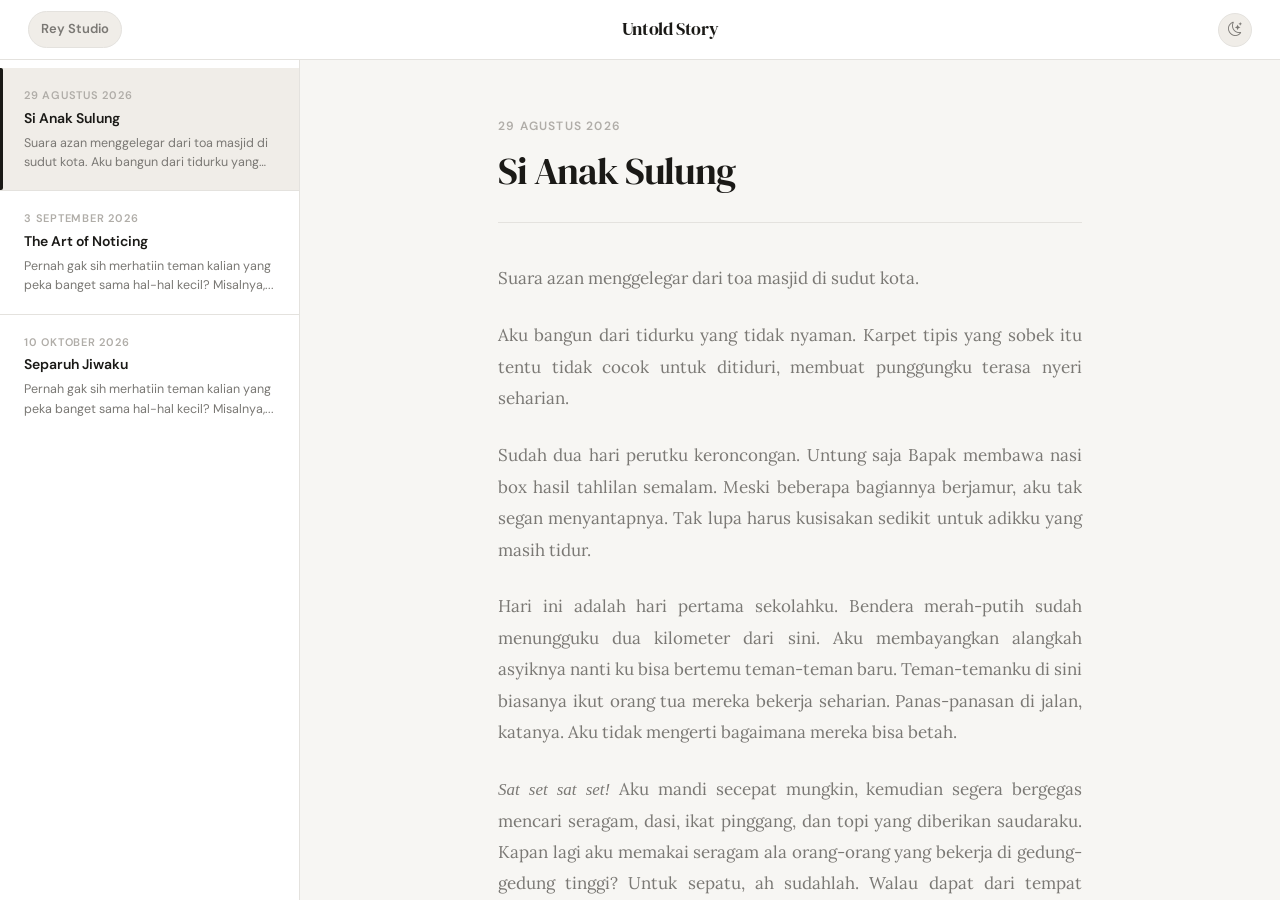
==== untold-story.html @ 1047c0e2 "Add files via upload" ====
<!DOCTYPE html>
<html lang="id">
<head>
  <meta charset="UTF-8"/>
  <meta name="viewport" content="width=device-width, initial-scale=1.0"/>
  <title>ReyStudio: Untold Story</title>
  <script>
    (function(){
      var t = localStorage.getItem('theme') || 'light';
      document.documentElement.setAttribute('data-theme', t);
    })();
  </script>
  <link rel="preconnect" href="https://fonts.googleapis.com"/>
  <link href="https://fonts.googleapis.com/css2?family=DM+Serif+Display:ital@0;1&family=DM+Sans:opsz,wght@9..40,400;9..40,500;9..40,600&family=Lora:ital,wght@0,400;0,500;1,400&display=swap" rel="stylesheet"/>
  <link rel="stylesheet" href="https://cdn.jsdelivr.net/npm/bootstrap-icons@1.11.3/font/bootstrap-icons.css"/>
  <link rel="stylesheet" href="untold-story.css"/>
</head>
<body>

  <header class="us-header">
    <div class="us-header-inner">
      <a href="index.html" class="us-back">
        <span>Rey Studio</span>
      </a>
      <span class="us-header-title">Untold Story</span>
      <button class="us-theme-toggle" id="us-theme-toggle" aria-label="Toggle dark mode">
        <i class="bi bi-moon-stars"></i>
      </button>
    </div>
  </header>

  <main class="us-main" id="us-main">
    <aside class="us-sidebar" id="us-sidebar">
      <div class="us-sidebar-inner" id="us-story-list"></div>
    </aside>
    <article class="us-content" id="us-content">
      <div class="us-content-inner" id="us-story-body"></div>
    </article>
  </main>

  <script src="untold-story.js"></script>
</body>
</html>
---- untold-story.css ----
:root {
  --white:       #ffffff;
  --bg:          #f7f6f3;
  --bg-alt:      #f0ede8;
  --border:      #e4e2de;
  --text:        #1a1916;
  --text-muted:  #7a7874;
  --text-light:  #b0ada8;
  --accent-soft: #f0ede8;
  --shadow-sm:   0 2px 8px rgba(0,0,0,.06);
  --shadow-md:   0 8px 32px rgba(0,0,0,.09);
  --radius-sm:   10px;
  --radius-md:   16px;
  --header-h:    60px;
  --font-display:'DM Serif Display', Georgia, serif;
  --font-body:   'DM Sans', system-ui, sans-serif;
  --font-prose:  'Lora', Georgia, serif;
  --transition:  .3s cubic-bezier(.4,0,.2,1);
}

[data-theme="dark"] {
  --white:       #1c1b18;
  --bg:          #111110;
  --bg-alt:      #161513;
  --border:      #2e2c29;
  --text:        #f0ede8;
  --text-muted:  #9a9692;
  --text-light:  #6a6762;
  --accent-soft: #272420;
  --shadow-sm:   0 2px 8px rgba(0,0,0,.35);
  --shadow-md:   0 8px 32px rgba(0,0,0,.45);
}

*, *::before, *::after { box-sizing: border-box; margin: 0; padding: 0; }

html {
  -webkit-font-smoothing: antialiased;
  height: 100%;
}

body {
  font-family: var(--font-body);
  background: var(--bg);
  color: var(--text);
  font-size: 16px;
  line-height: 1.7;
  height: 100%;
  display: flex;
  flex-direction: column;
  overflow: hidden;
}

a { text-decoration: none; color: inherit; }

.us-header {
  height: var(--header-h);
  background: var(--white);
  border-bottom: 1px solid var(--border);
  flex-shrink: 0;
  position: sticky;
  top: 0;
  z-index: 50;
}

.us-header-inner {
  max-width: 100%;
  height: 100%;
  padding: 0 28px;
  display: flex;
  align-items: center;
  gap: 16px;
}

.us-back {
  display: flex;
  align-items: center;
  gap: 8px;
  font-size: 13px;
  font-weight: 600;
  color: var(--text-muted);
  padding: 6px 12px;
  border-radius: 20px;
  border: 1.5px solid var(--border);
  background: var(--accent-soft);
  transition: all var(--transition);
  flex-shrink: 0;
}
.us-back:hover {
  color: var(--text);
  border-color: var(--text-muted);
}
.us-back i { font-size: 14px; }

.us-header-title {
  font-family: var(--font-display);
  font-size: 18px;
  font-weight: 400;
  color: var(--text);
  letter-spacing: -.02em;
  flex: 1;
  text-align: center;
}

.us-theme-toggle {
  width: 34px; height: 34px;
  background: var(--accent-soft);
  border: 1.5px solid var(--border);
  border-radius: 50%;
  cursor: pointer;
  display: flex;
  align-items: center;
  justify-content: center;
  color: var(--text-muted);
  font-size: 14px;
  transition: all var(--transition);
  flex-shrink: 0;
}
.us-theme-toggle:hover {
  background: var(--text);
  color: var(--white);
  border-color: var(--text);
}

.us-main {
  flex: 1;
  display: grid;
  grid-template-columns: 300px 1fr;
  overflow: hidden;
}

.us-sidebar {
  border-right: 1px solid var(--border);
  overflow-y: auto;
  background: var(--white);
}
.us-sidebar::-webkit-scrollbar { width: 4px; }
.us-sidebar::-webkit-scrollbar-track { background: transparent; }
.us-sidebar::-webkit-scrollbar-thumb { background: var(--border); border-radius: 4px; }

.us-sidebar-inner {
  padding: 8px 0;
}

.us-story-item {
  padding: 18px 24px;
  border-bottom: 1px solid var(--border);
  cursor: pointer;
  transition: background var(--transition);
  position: relative;
}
.us-story-item:last-child { border-bottom: none; }
.us-story-item:hover { background: var(--bg); }
.us-story-item.active {
  background: var(--bg-alt);
}
.us-story-item.active::before {
  content: '';
  position: absolute;
  left: 0; top: 0; bottom: 0;
  width: 3px;
  background: var(--text);
  border-radius: 0 2px 2px 0;
}

.us-item-date {
  font-size: 11px;
  font-weight: 600;
  color: var(--text-light);
  letter-spacing: .07em;
  text-transform: uppercase;
  margin-bottom: 4px;
  display: block;
}
.us-item-title {
  font-size: 14px;
  font-weight: 600;
  color: var(--text);
  line-height: 1.35;
  margin-bottom: 6px;
  display: block;
}
.us-item-preview {
  font-size: 12.5px;
  color: var(--text-muted);
  line-height: 1.55;
  display: -webkit-box;
  line-clamp: 2;
  -webkit-line-clamp: 2;
  -webkit-box-orient: vertical;
  overflow: hidden;
}

.us-content {
  overflow-y: auto;
  background: var(--bg);
}
.us-content::-webkit-scrollbar { width: 4px; }
.us-content::-webkit-scrollbar-track { background: transparent; }
.us-content::-webkit-scrollbar-thumb { background: var(--border); border-radius: 4px; }

.us-content-inner {
  max-width: 680px;
  margin: 0 auto;
  padding: 56px 48px 80px;
}

.us-empty {
  display: flex;
  flex-direction: column;
  align-items: center;
  justify-content: center;
  height: 100%;
  min-height: 300px;
  color: var(--text-light);
  gap: 12px;
  text-align: center;
  padding: 40px;
}
.us-empty-icon { font-size: 32px; opacity: .4; }
.us-empty-text { font-size: 14px; }

.story-meta {
  margin-bottom: 40px;
  padding-bottom: 28px;
  border-bottom: 1px solid var(--border);
}
.story-date {
  display: block;
  font-size: 12px;
  font-weight: 600;
  color: var(--text-light);
  letter-spacing: .1em;
  text-transform: uppercase;
  margin-bottom: 12px;
}
.story-title {
  font-family: var(--font-display);
  font-size: clamp(1.75rem, 4vw, 2.4rem);
  font-weight: 400;
  line-height: 1.2;
  letter-spacing: -.03em;
  color: var(--text);
}

.story-body {
  font-family: var(--font-prose);
  font-size: 17px;
  line-height: 1.85;
  color: var(--text-muted);
}
.story-body p {
  margin-bottom: 1.5em;
}
.story-body p:last-child { margin-bottom: 0; }
.story-body em { font-style: italic; }
.story-body strong { font-weight: 600; color: var(--text); }
.story-body h3 {
  font-family: var(--font-display);
  font-size: 1.2rem;
  font-weight: 400;
  color: var(--text);
  margin: 2em 0 .75em;
  letter-spacing: -.02em;
}
.story-body blockquote {
  border-left: 3px solid var(--border);
  padding: 4px 0 4px 20px;
  margin: 1.75em 0;
  color: var(--text-muted);
  font-style: italic;
}

.us-no-stories {
  padding: 48px 24px;
  text-align: center;
  color: var(--text-light);
  font-size: 14px;
}

@media (max-width: 768px) {
  body { overflow: auto; }

  .us-main {
    grid-template-columns: 1fr;
    overflow: visible;
    height: auto;
  }

  .us-sidebar {
    overflow-y: visible;
    height: auto;
    border-right: none;
    border-bottom: 1px solid var(--border);
  }

  .us-content {
    overflow-y: visible;
    height: auto;
  }

  .us-content-inner {
    padding: 36px 24px 60px;
  }

  .story-body { font-size: 16px; }
}

@media (max-width: 480px) {
  .us-header-inner { padding: 0 16px; gap: 10px; }
  .us-back span { display: none; }
  .us-story-item { padding: 16px 18px; }
  .us-content-inner { padding: 28px 20px 48px; }
}

.blok-catatan {
  background-color: var(--accent-soft);
  color: var(--text-muted);
  font-style: italic;
  font-family: Georgia, serif;
  border-radius: 8px;
  font-size: 17px;
  line-height: 1.7;
  text-align: justify;
  padding: 18px 24px;
  margin-top: 18px;
  margin-bottom: 18px;
  margin-left: 0px;
  margin-right: 0px;
}
.italic {
  font-style: italic;
  font-family: Georgia, serif;
}

.justify {
  text-align: justify;
}

.bold {
  font-weight: bold;
  font-family: Georgia, serif;
}

.line {
  line-height: 1;
}
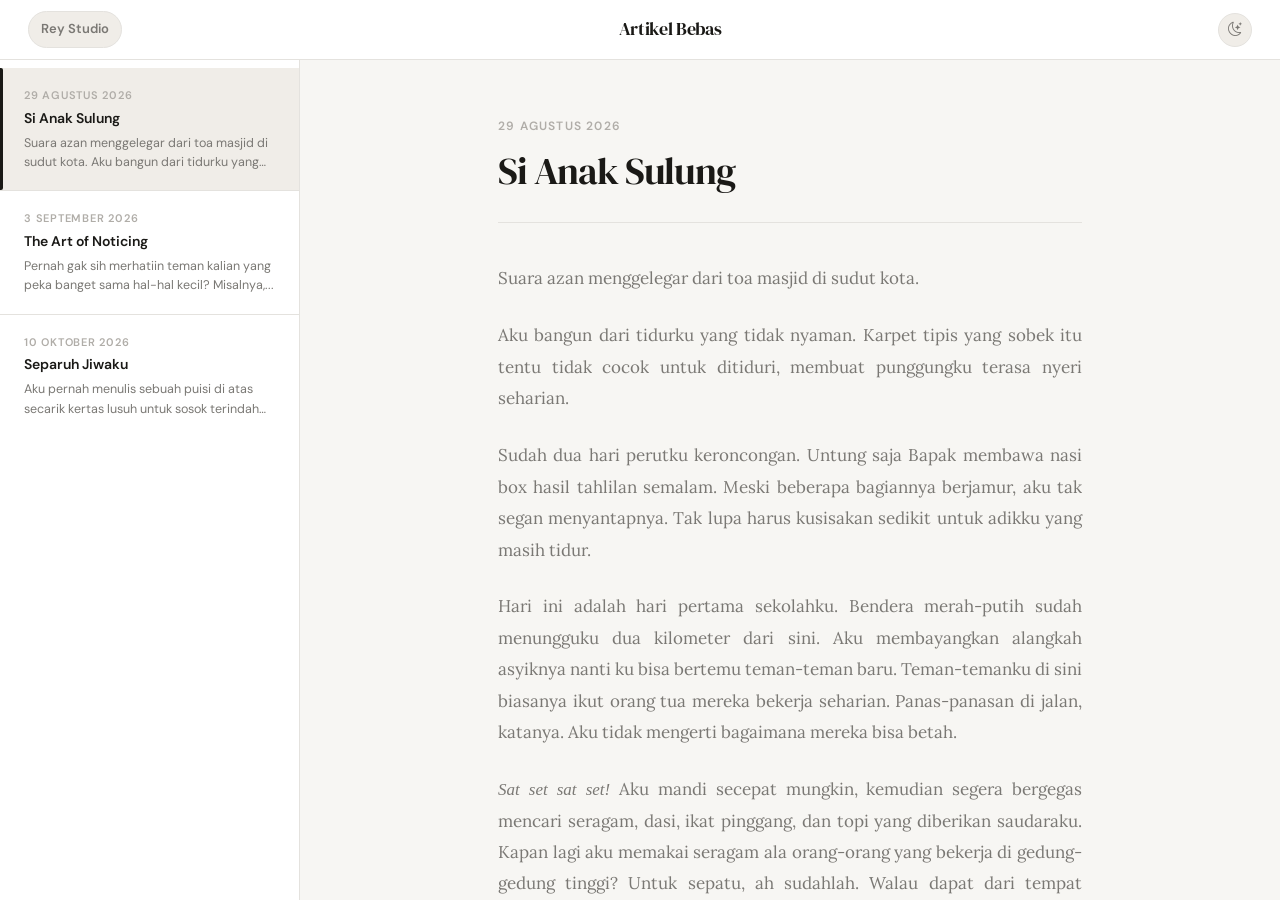
==== commit 4f135b08: "Change title and header text to 'Artikel Bebas'" ====
--- a/untold-story.html
+++ b/untold-story.html
@@ -3,7 +3,7 @@
 <head>
   <meta charset="UTF-8"/>
   <meta name="viewport" content="width=device-width, initial-scale=1.0"/>
-  <title>ReyStudio: Untold Story</title>
+  <title>ReyStudio: Artikel Bebas</title>
   <script>
     (function(){
       var t = localStorage.getItem('theme') || 'light';
@@ -22,7 +22,7 @@
       <a href="index.html" class="us-back">
         <span>Rey Studio</span>
       </a>
-      <span class="us-header-title">Untold Story</span>
+      <span class="us-header-title">Artikel Bebas</span>
       <button class="us-theme-toggle" id="us-theme-toggle" aria-label="Toggle dark mode">
         <i class="bi bi-moon-stars"></i>
       </button>
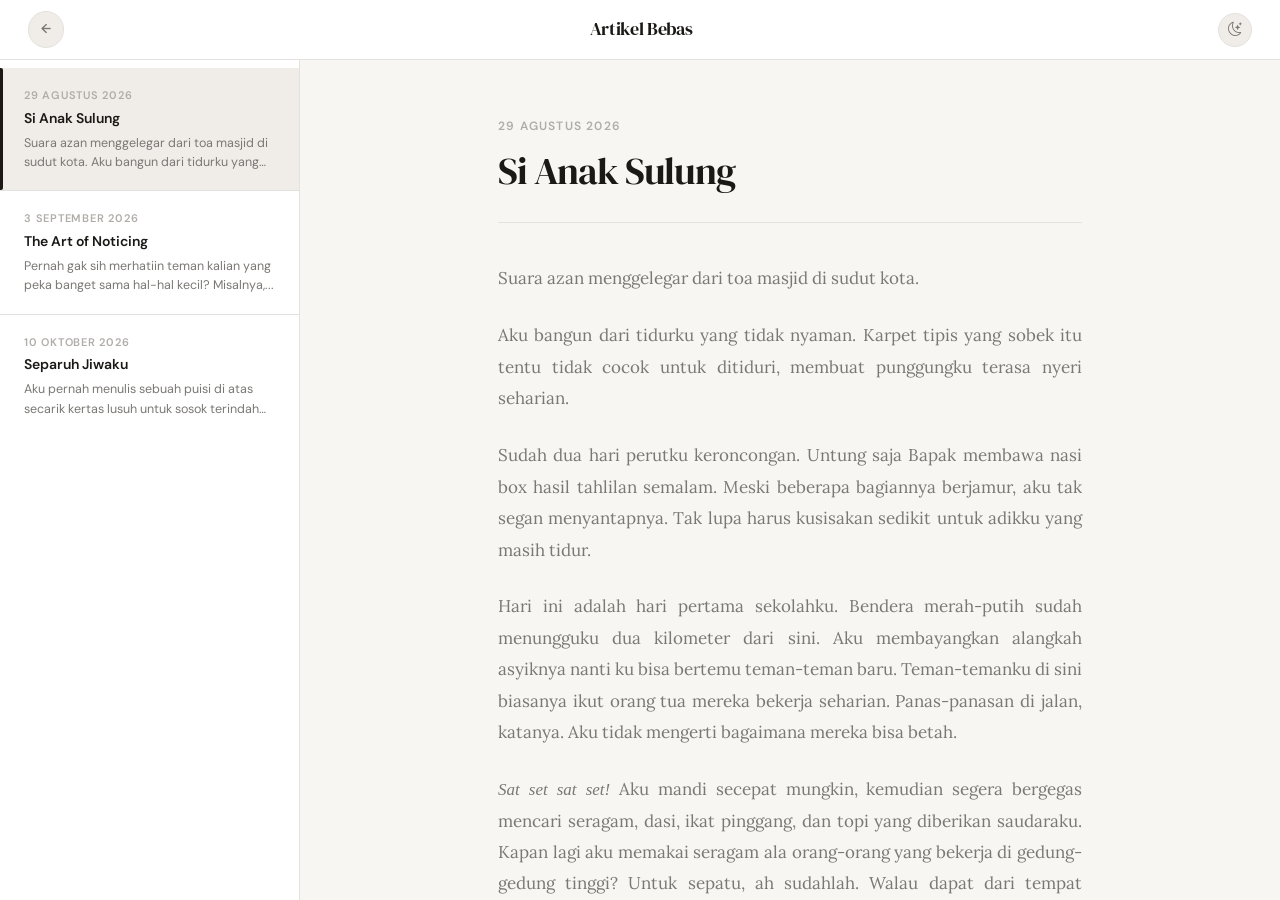
==== commit bc0ad115: "Update back navigation span in untold-story.html" ====
--- a/untold-story.html
+++ b/untold-story.html
@@ -20,7 +20,7 @@
   <header class="us-header">
     <div class="us-header-inner">
       <a href="index.html" class="us-back">
-        <span>Rey Studio</span>
+        <span>←</span>
       </a>
       <span class="us-header-title">Artikel Bebas</span>
       <button class="us-theme-toggle" id="us-theme-toggle" aria-label="Toggle dark mode">
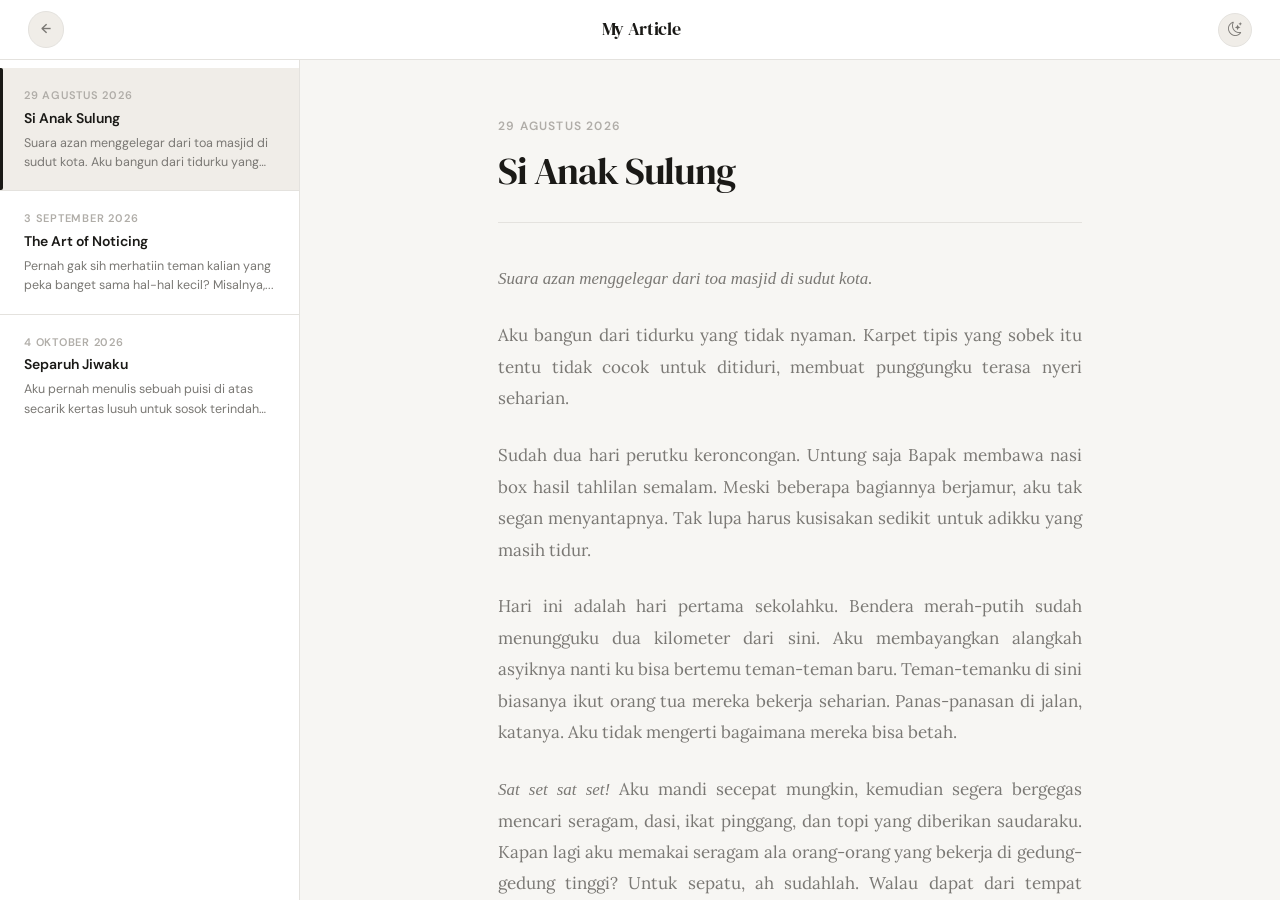
==== commit 58884d17: "Update untold-story.html" ====
--- a/untold-story.html
+++ b/untold-story.html
@@ -3,7 +3,7 @@
 <head>
   <meta charset="UTF-8"/>
   <meta name="viewport" content="width=device-width, initial-scale=1.0"/>
-  <title>ReyStudio: Artikel Bebas</title>
+  <title>ReyStudio: My Article</title>
   <script>
     (function(){
       var t = localStorage.getItem('theme') || 'light';
@@ -22,7 +22,7 @@
       <a href="index.html" class="us-back">
         <span>←</span>
       </a>
-      <span class="us-header-title">Artikel Bebas</span>
+      <span class="us-header-title">My Article</span>
       <button class="us-theme-toggle" id="us-theme-toggle" aria-label="Toggle dark mode">
         <i class="bi bi-moon-stars"></i>
       </button>
